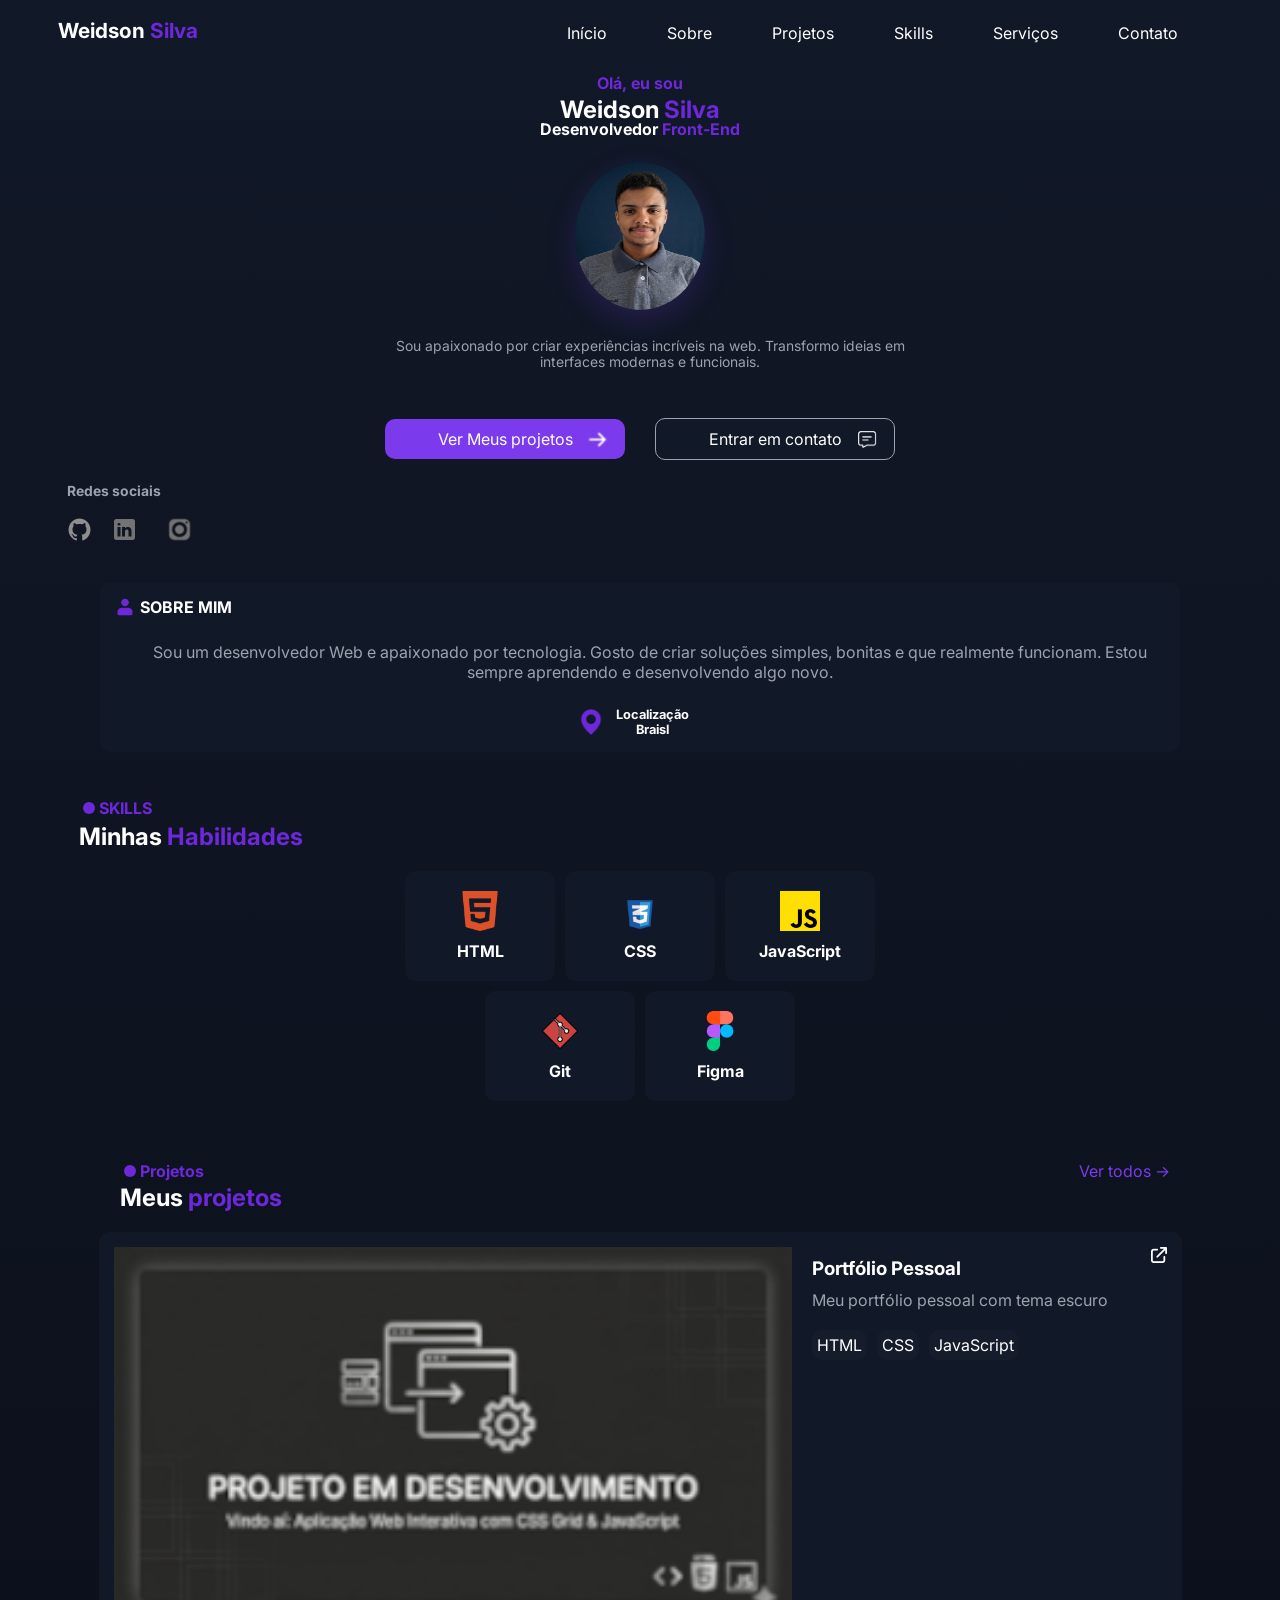
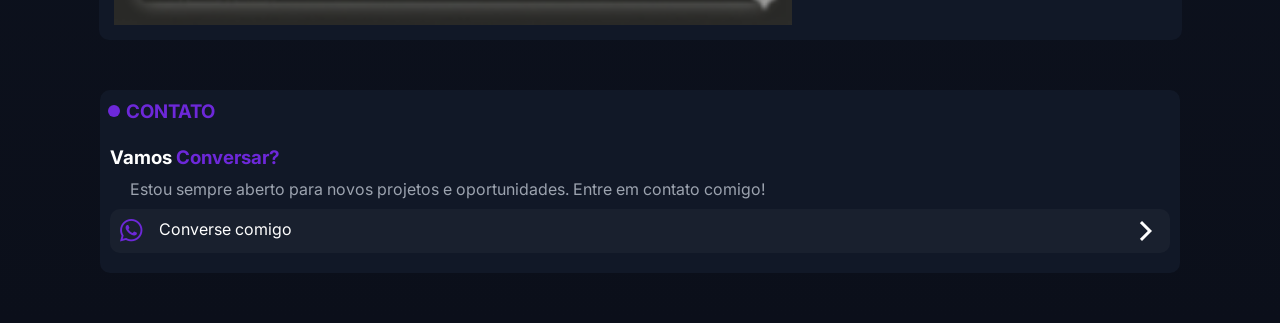
==== index.html @ 261c83bb "feat: telas feitas para demais dispositivos." ====
<!DOCTYPE html>
<html lang="pt-BR">

<head>
    <meta charset="UTF-8">
    <meta name="viewport" content="width=device-width, initial-scale=1.0">
    <title>Weidson Silva | Desenvolvedor Front-End</title>
    <link rel="stylesheet" href="style.css">
</head>

<body>
    <!--Estruturação do cabeçalho-->
    <header>
        <section class="container-header-do-topo">
            <h1>Weidson <span class="letras-roxo">Silva</span></h1>

            <button type="button">
                <div></div>
                <div></div>
                <div></div>
            </button>

            <nav>
                <ul>
                    <li><a href="#">Início</a></li>
                    <li><a href="#">Sobre</a></li>
                    <li><a href="#">Projetos</a></li>
                    <li><a href="#">Skills</a></li>
                    <li><a href="#">Serviços</a></li>
                    <li><a href="#">Contato</a></li>
                </ul>
            </nav>
        </section>

        <section class="container-header-introducao">
            <h1>
                <span class="letras-roxo">Olá, eu sou</span><br>
                Weidson <span class="letras-roxo">Silva</span><br>
                <span>Desenvolvedor <span class="letras-roxo">Front-End</span></span>
            </h1>
            <div class="div"><img src="imagens/foto-mobile.png" alt="Imagem do desenvolvedor" class="primeira-imagem-header"></div>
            <p>Sou apaixonado por criar experiências incríveis na web. Transformo ideias em interfaces modernas e funcionais.</p>

            <div class="botoes">
                <a href="#">Ver Meus projetos</a>
                <a href="#">Entrar em contato</a>
            </div>

            <article class="redes-sociais">
                <h2>Redes sociais</h2>
                <div>
                    <img src="imagens/logo-github.png" alt="Logo do github.">
                    <img src="imagens/logo-linkedln.png" alt="Logo do linkedln">
                    <img src="imagens/logo-instagram.png" alt="Logo do instagram">
                </div>
            </article>

        </section>
    </header>

    <!--Estruturação do conteúdo principal-->
    <main>
        <section>
            <article class="container-main-sobre-mim">
                <h2 class="letras-roxo"> SOBRE MIM</h2>
                <p>Sou um desenvolvedor Web e apaixonado por tecnologia. Gosto de criar soluções simples, bonitas e que
                    realmente funcionam. Estou sempre aprendendo e desenvolvendo algo novo.</p>
                <div>
                    <p>Localização<br> Braisl</p>
                </div>
            </article>
        </section>

        <section>
            <article class="container-main-skills">
                <span id="letra-menor" class="letras-roxo"><span class="ponto"></span>SKILLS</span>
                <h2>
                    Minhas <span class="letras-roxo">Habilidades</span></h2>
                <div class="logo-das-skills">
                    <div>
                        <img src="imagens/html5.png" alt="logo HTML">
                        <h4>HTML</h4>
                    </div>
                    <div>
                        <img src="imagens/css3.png" alt="logo CSS">
                        <h4>CSS</h4>
                    </div>
                    <div>
                        <img src="imagens/js.png" alt="logo JavaScript">
                        <h4>JavaScript</h4>
                    </div>
                    <div>
                        <img src="imagens/git.png" alt="logo Git">
                        <h4>Git</h4>
                    </div>
                    <div>
                        <img src="imagens/figma.png" alt="logo Figma">
                        <h4>Figma</h4>
                    </div>
                </div>
            </article>
        </section>

        <section class="tamanho-main-projetos">
           <div class="container-main-projetos">
               <span class="letras-roxo"><span class="ponto"></span>Projetos</span>
               <h2 class="letras-roxo">
               <span class="letras-brancas">Meus</span> projetos</h2>
               <a href="#" class="letras-roxo" id="ver-todos">Ver todos -></a>
           </div>

            <article class="project-card">
                <div class="project-info">
                    <img src="imagens/imagens.png" alt="Imagem do projeto">
                    <div>
                        <h3>Portfólio Pessoal</h3>
                        <p>Meu portfólio pessoal com tema escuro</p>
                        <div class="techs">
                            <span>HTML</span>
                            <span>CSS</span>
                            <span>JavaScript</span>
                        </div>
                    </div>
                    <p class="link-projeto"><a href="#"><img src="imagens/link-externo.png" alt="link externo"></a></p>

                </div>

                <div class="progressao-de-projetos">
                    <span></span>
                    <span></span>
                    <span></span>
                </div>
            </article>
        </section>

        <section class="container-sugestao-contato">
            <article class="sugestao-contato">
                <h3 class="letras-roxo"><span class="ponto" id="ponto-sugestao"></span> CONTATO<br><br>
                <span class="letras-brancas">Vamos</span> Conversar?</h3>
                <p class="texto-contato-cinza">Estou sempre aberto para novos projetos e oportunidades. Entre em contato comigo!
                </p>
                <p class="alinhamento-link-contato"><img src="imagens/whatsapp.png" alt="ícone do whatsapp"><a href="#">Converse comigo</a></p>
            </article>
        </section>

        <section>
            <article class="navegation-bar">
                <div></div>
                <div></div>
                <div></div>
                <div></div>
                <div></div>
            </article>
        </section>
    </main>
    <script src="interatividade.js"></script>
</body>

</html>
---- style.css ----
@import url('https://fonts.googleapis.com/css2?family=Inter:ital,opsz,wght@0,14..32,100..900;1,14..32,100..900&family=Poppins:ital,wght@0,100;0,200;0,300;0,400;0,500;0,600;0,700;0,800;0,900;1,100;1,200;1,300;1,400;1,500;1,600;1,700;1,800;1,900&display=swap');

*{
    padding: 0;
    margin: 0;
    font-family: "Inter", "Poppins", sans-serif;
    box-sizing: border-box;
}

:root{
    --bg-primary: #0b0f1a;
    --bg-secondary: #111827;
    --primary: #7c3aed;
    --primary-dark: #6d28d9;
    --seconday: #4f46e5;
    --gradient: linear-gradient(135deg, #7c3aed, #4f46e5);
    --text-primary: #ffffff;
    --text-secondary: #9ca3af;
    --card-bg: #111827;
    --border: rgba(255, 255, 255, 0.05);
    --shadow: 0 10px 30px rgba(124, 58, 237, 0.2); 
}

/*Configuração do css do body*/
body , html{
    background: linear-gradient(to bottom, var(--bg-secondary), var(--bg-primary));
    width: 100%;
    min-height: 100vh;
    margin: 0;
    padding: 0;
    overflow-x: hidden;
    display: flex;
    flex-direction: column;
    align-items: center; /* Isso centraliza as sections horizontalmente */
}

/* AJUSTE NOS CONTAINERS: Garante que eles não fiquem colados na esquerda em telas grandes */
header, main {
    width: 100%;
    max-width: 1200px;
    display: flex;
    flex-direction: column;
    align-items: center;
}

/*Configuração do css da primeira section do header(topo)*/
.container-header-do-topo{
    display: flex;
    justify-content: space-between;
    padding: 13px;
    width: 100%; /* Ocupa a largura do header */
}

.container-header-do-topo h1{
    color: var(--text-primary);
    font-size: 1.3rem;
    padding: 5px;
    text-align: center;
}

.letras-roxo{
    color: var(--primary-dark);
}

.container-header-do-topo button{
    background-color: rgba(128, 128, 128, 0.075);
    padding: 7px;
    border-radius: 50%;
    border: none;
    position: relative;
    top: 4px;
    right: 20px;
    z-index: 1000;
    transition: transform 0.3s ease-in-out;
}

/*Interatividade com o javascript
=================================*/

.container-header-do-topo nav.active {
    display: block; 
    transform: translateX(0); 
}

.container-header-do-topo button.active {
    transform: translateX(-115px);
}

.container-header-do-topo div{
    background-color: var(--text-primary);
    width: 17px;
    height: 2.1px;
    margin: 4px;
}
.container-header-do-topo nav{
    display: hidden;
    position: fixed;
    top: 4;
    right: 0;
    width: 140px;
    transform: translateX(100%);
    transition: transform 0.3s ease-in-out;
    background-color: rgba(128, 128, 128, 0.075);
    border-radius: 10px;
}

ul{
    list-style: none;
}

li a{
    display: block;
    text-align: center;
    padding: 10px 30px;
}

.container-header-do-topo a{
    text-decoration: none;
    color: var(--text-primary);
}

.container-header-do-topo a:hover{
    text-decoration: underline;
    -webkit-tap-highlight-color: transparent;
}

.container-header-do-topo li:hover{
    background-color: var(--bg-secondary);
}


/*Configuração do css da segunda section do header(introdução)*/
.container-header-introducao{
    display: grid;
    grid-template-columns: 1fr;
    gap: 8px;
    padding: 0 10px;
    text-align: center;
    justify-items: center; /* Centraliza o conteúdo do grid */
}

.container-header-introducao h1 {
    color: var(--text-primary);
}

.container-header-introducao > h1 > span:nth-child(1), .container-header-introducao > h1 > span:nth-child(5){
    font-size: 1rem;
}

.container-header-introducao > h1 > span:nth-child(5){
    position: relative;
    top: -12px;
}

.container-header-introducao .div{
    width: 100%;
    height: auto;
}
.container-header-introducao .primeira-imagem-header{
    width: 130px;
    height: 148px;
    margin: 1px;
    border-radius: 50%;
    box-shadow: var(--shadow);
}

.container-header-introducao p{
    color: var(--text-secondary);
    margin-bottom: 10px;
    font-size: 0.87rem;
}

.botoes{
    display: flex;
    flex-direction: column;
    align-items: center;
    gap: 3px;
}
.container-header-introducao a:nth-child(1){
    background: url(imagens/seta.png) no-repeat right  15px center / 25px; 
    background-color: var(--primary);
    color: var(--text-primary);
    text-align: center;
    width: 240px;
    padding: 10px 40px;
    border-radius: 10px;
    border: none;
    text-decoration: none;
    -webkit-tap-highlight-color: transparent;
}

.container-header-introducao a:nth-child(2){
    background: url(imagens/mensagens.png) no-repeat right 15px center / 25px;
    background-color: var(--bg-secondary);
    color: var(--text-primary);
    text-align: center;
    width: 240px;
    padding: 10px 40px;
    margin: 10px 0 15px 0;
    border-radius: 10px;
    border: 0.5px solid var(--text-secondary);
    text-decoration: none;
    -webkit-tap-highlight-color: transparent;
}

.container-header-introducao a:nth-child(1):hover{
    background-color: var(--bg-secondary);
}

.container-header-introducao a:nth-child(2):hover{
    background-color: var(--primary);
}


.container-header-introducao .redes-sociais{
    display: grid;
    grid-template-columns: repeat(3, 1fr);
    width: 98%;
    gap: 8px;
    margin-left: 10px;
}

.container-header-introducao .redes-sociais h2{
    grid-column: 1/-1;
    justify-self: start;
    color: var(--text-secondary);
    font-size: 0.87rem;
    font-weight: bold;
}

.container-header-introducao .redes-sociais div {
    display: flex;
    gap: 20px;
    align-items: center;
    margin-bottom: 10px;
}

.container-header-introducao .redes-sociais div img{
    width: 25px;
    height: 25px;
}

.container-header-introducao .redes-sociais div img:nth-child(3){
    width: 45px;
    height: 45px;
}

/*Configuração da primeira section do main(sobre mim)*/
.container-main-sobre-mim{
    display: flex;
    flex-direction: column;
    gap: 20px;
    width: 90%;
    height: auto;
    background-color: var(--card-bg);
    margin: 20px auto; /* Centralizado com margin auto */
    padding: 15px;
    border-radius: 10px;
}

.container-main-sobre-mim h2{
    background: url(imagens/pessoa\ \(1\).png) no-repeat left / 20px;
    font-size: 1rem;
    font-weight: bold;
    padding: 0 0 0 25px;
    color: var(--text-primary);
}

.container-main-sobre-mim p{
    color: var(--text-secondary);
    text-align: center;
    padding: 5px;
}

.container-main-sobre-mim div{
    display: flex;
    justify-content: center;
}

.container-main-sobre-mim div p{
    background: url(imagens/pin\ \(1\).png) no-repeat left / 30px;
    color: var(--text-primary);
    text-align: center;
    font-size: 0.8rem;
    font-weight: bold;
    padding: 0 40px;
    margin-left: 25px;
}

/*Configuração do css para a segunda section do main(skills)*/
.container-main-skills{
    display: flex;
    flex-direction: column;
    gap: 20px;
    width: 90%; /* Ajustado para bater com o sobre-mim */
    height: auto;
    margin: 10px auto;
}

.ponto{
    display: inline-block;
    background-color: var(--primary-dark);
    width: 12px;
    height: 12px;
    border-radius: 50%;
    position: relative;
    left: -4px;
}

#letra-menor{
    position: relative;
    top: 16px;
    left: 23px;
    font-size: 1rem;
    font-weight: bold;
}

.container-main-skills h2{
    color: var(--text-primary);
    margin-left: 15px;
}

.container-main-skills .logo-das-skills {
  display: flex;
  justify-content: center;
  flex-wrap: wrap;
  gap: 10px;
  width: auto;
}

.container-main-skills .logo-das-skills div {
  display: flex;
  flex-direction: column;
  align-items: center;
  gap: 10px;
  border-radius: 10px;
  background-color: var(--card-bg);
  color: var(--text-primary);
  flex: 1 1 120px;
  max-width: 150px;
  height: 110px;
  padding: 20px;
}

.logo-das-skills div img{
    width: 40px;
    height: 40px;
}

/*Configuração do css para a terceira section do main (projetos) */
.tamanho-main-projetos{
        width: 95%;
    }

.container-main-projetos{
    display: grid;
    grid-template-columns: 1fr 0.fr; /* Dividi igual para facilitar o alinhamento */
    width: 93%;
    margin: 30px auto 0 auto;
    padding-top: 20px;
}

#ver-todos{
    grid-column: 2/3;
    grid-row: 1/ -1;
    justify-self: end;
    text-decoration: none;
    color: var(--primary); /* Mantive a cor do seu tema */
    -webkit-tap-highlight-color: transparent;
}

#ver-todos:hover{
    text-decoration: underline;
}

#ver-todos:visited{
    color: #5c21bb;
}

.container-main-projetos > span:nth-child(1){
    grid-column: 1 / -1; /* Força o span a ficar no topo */
    position: relative;
    left: 18px;
    padding-bottom: 2px;
    font-size: 1rem;
    font-weight: bold;
}

.container-main-projetos h2{
    grid-column: 1 / -1; /* Força o título a ficar no topo */
    margin-left: 10px;
    margin-bottom: 20px;
}

.letras-brancas{
    color: var(--text-primary);
}

/* O CARD QUE VOCÊ QUERIA QUE OCUPASSE AS DUAS COLUNAS */
.project-info{
    grid-column: 1 / -1; /* AGORA ELE OCUPA TUDO */
    display: flex;
    flex-direction: column;
    align-items: flex-end;
    height: auto;
    background-color: var(--card-bg);
    padding: 15px;
    border-radius: 10px;
    width: 95%;
    margin-bottom: 10px;
    margin: auto;
}

.project-info h3{
    color: var(--text-primary);
    padding: 10px 0;
}

.project-info p{
    color: var(--text-secondary);
    padding-bottom: 10px;
}

.project-info > img{
    width: 100%;
}

.project-info span{
    background-color: rgba(128, 128, 128, 0.034);
    padding: 5px;
    border-radius: 10px;
    color: var(--text-primary);
}

.techs{
    display: flex;
    flex-flow: row wrap;
    gap: 8px;
    justify-content: start;
}

.link-projeto{
    position: relative;
    top: -24px;
    justify-content: start;
}

/*Configuração do css para a quarta section do main (contato)*/

.container-sugestao-contato{
    width: 90%;
    height: auto;
    background-color: var(--card-bg);
    border-radius: 10px;
    margin: 50px 0;
    padding: 10px;
}

.sugestao-contato{
    display: flex;
    flex-direction: column;
    gap: 10px;
    padding-bottom: 10px;
}

#ponto-sugestao{
    position: relative;
    top: -1px;
    left: -2px;
}
.sugestao-contato .texto-contato-cinza{
    color: var(--text-secondary);
}

.alinhamento-link-contato{
    display: flex;
    gap: 15px;
    background: url(imagens/avancar.png) no-repeat right 12px center;
    background-color: rgba(128, 128, 128, 0.075);
    width: 100%;
    margin-top: 15px;
    padding: 10px;
    border-radius: 10px;
    margin: auto;
}

.alinhamento-link-contato:hover{
    background-color: var(--text-secondary);
}
.sugestao-contato a{
    color: var(--text-primary);
    text-decoration: none;
}


/*Pequeno ajuste em telas mobile 412px*/

@media (min-width: 412px){
    .project-info{
        align-items: start;
    }

    .link-projeto{
        align-self: end;
    }
}

@media (min-width: 768px){
    /*Configuração do header para tablets*/
    .container-header-introducao p{
        padding: 20px 140px 0;
    }

    .botoes{
        flex-direction: row;
        gap: 30px;
    }

    .botoes a:nth-child(2){
        margin-top: 15px;
    }

    /*Configuração do css container skills para tablet*/
    .container-main-skills{
        width: 90vw;
        align-items: center;
    }

    .ponto, #letra-menor, .container-main-skills > h2{
        align-self: start;
    }

    /*Configuração do css container projetos para tablet*/
    .project-info{
        grid-column: 1 / -1; /* AGORA ELE OCUPA TUDO */
    display: grid;
    grid-template-columns: 2fr 1fr 0.1fr;
    justify-items: start;
    height: auto;
    background-color: var(--card-bg);
    padding: 15px;
    border-radius: 10px;
    width: 95%;
    margin-bottom: 20px;
    margin: auto;
    }
    .techs{
        margin-top: 10px;
        gap: 10px;
    }
    .link-projeto{
        position: static;
        align-self: start;
    }

    .project-info h3, p, .techs{
        margin-left: 20px;
    }
}

@media (min-width: 1024px){
    .container-header-do-topo button{
        display: none;
    }

    .container-header-do-topo nav{
        display: flex;
        position: static;
        transform: translateX(0);
        background-color: transparent;
        margin-right: 550px;
    }

    .container-header-do-topo ul{
        display: flex;
        flex-direction: row;
    }

    .container-header-introducao p{
        padding: 15px 300px;
    }

}
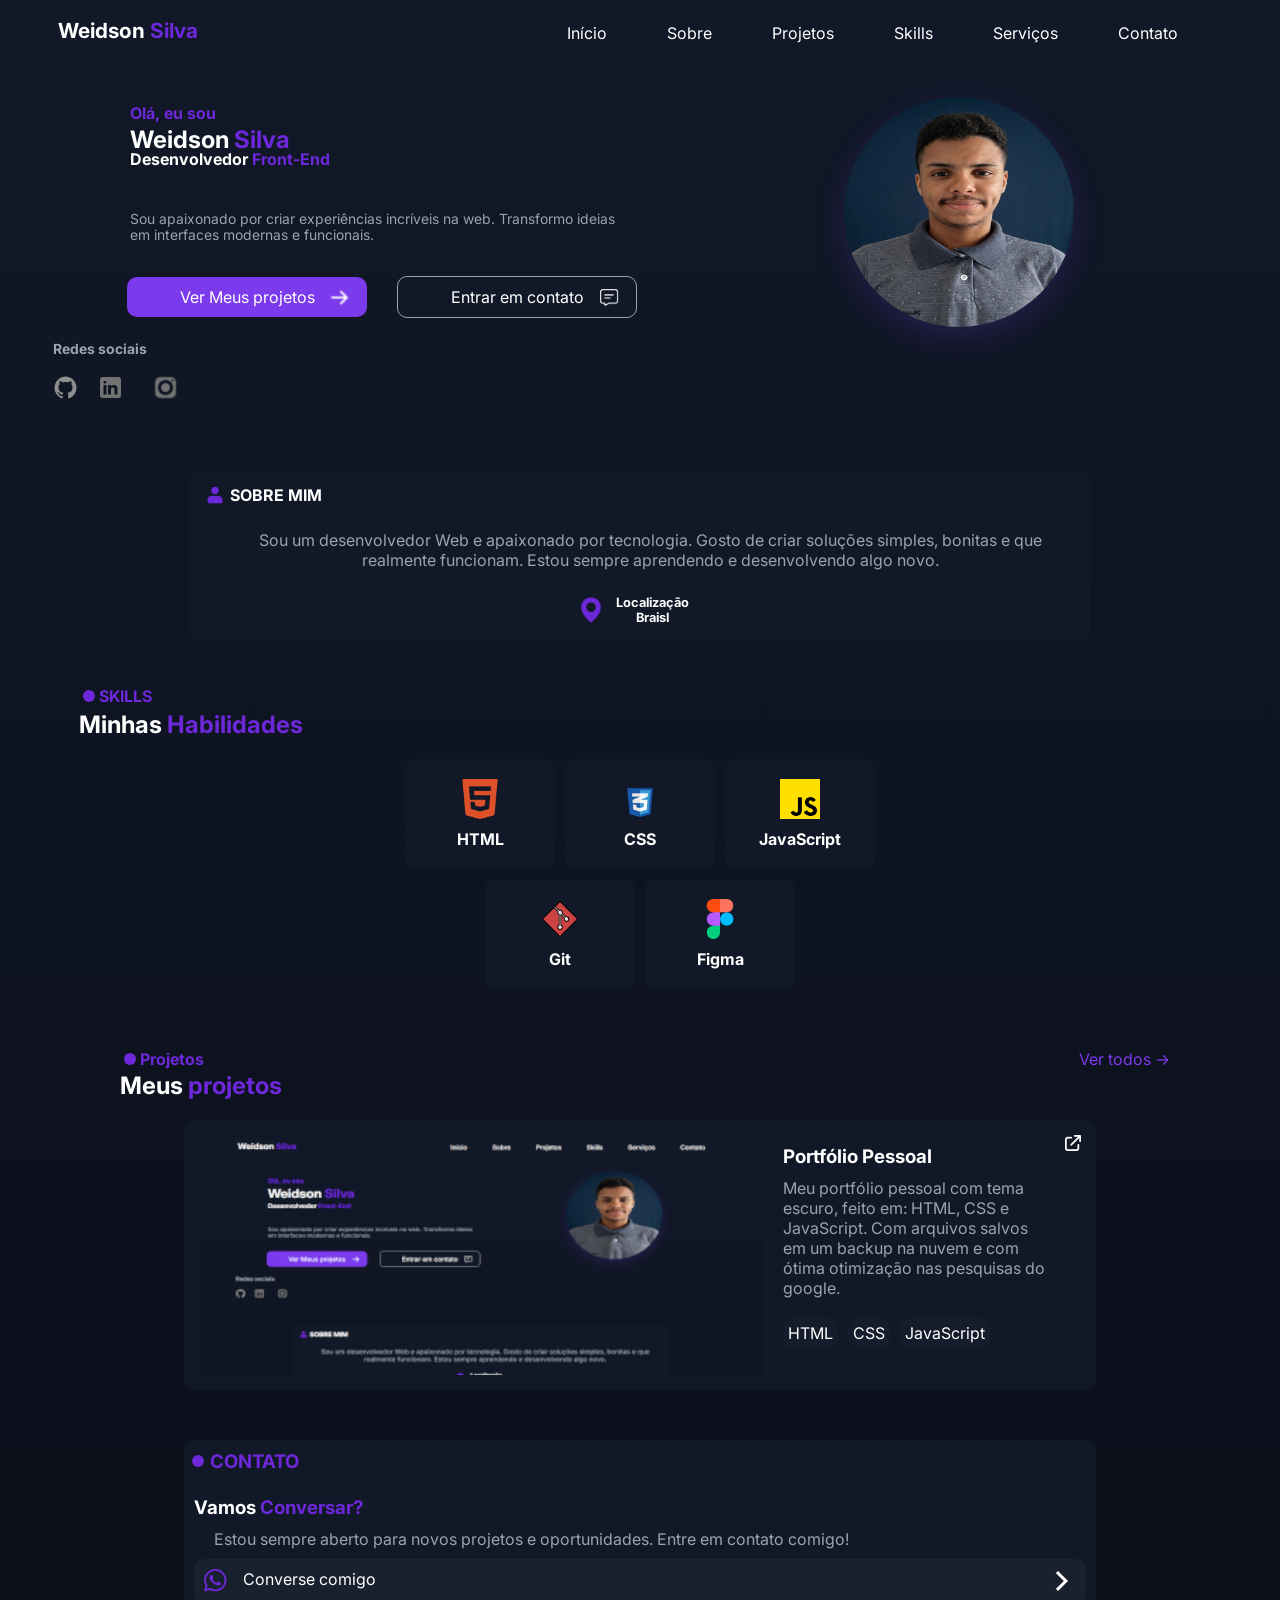
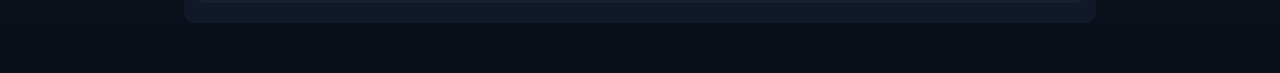
==== commit 71b82013: "feat: atualização de imagem na aba projetos e adição de link." ====
--- a/index.html
+++ b/index.html
@@ -111,17 +111,17 @@
 
             <article class="project-card">
                 <div class="project-info">
-                    <img src="imagens/imagens.png" alt="Imagem do projeto">
+                    <img src="imagens/imagem-do-primeiro-projeto.png" alt="Imagem do projeto">
                     <div>
                         <h3>Portfólio Pessoal</h3>
-                        <p>Meu portfólio pessoal com tema escuro</p>
+                        <p>Meu portfólio pessoal com tema escuro, feito em: HTML, CSS e JavaScript. Com arquivos salvos em um backup na nuvem e com ótima otimização nas pesquisas do google.</p>
                         <div class="techs">
                             <span>HTML</span>
                             <span>CSS</span>
                             <span>JavaScript</span>
                         </div>
                     </div>
-                    <p class="link-projeto"><a href="#"><img src="imagens/link-externo.png" alt="link externo"></a></p>
+                    <p class="link-projeto"><a href="https://weidson21.github.io/portifolio-weidson/" target="_blank"><img src="imagens/link-externo.png" alt="link externo"></a></p>
 
                 </div>
 
--- a/style.css
+++ b/style.css
@@ -157,8 +157,8 @@
     height: auto;
 }
 .container-header-introducao .primeira-imagem-header{
-    width: 130px;
-    height: 148px;
+    width: 160px;
+    height: 160px;
     margin: 1px;
     border-radius: 50%;
     box-shadow: var(--shadow);
@@ -556,6 +556,18 @@
     .project-info h3, p, .techs{
         margin-left: 20px;
     }
+
+    .project-info{
+        width: 90%;
+    }
+    .project-info > img{
+        height: 240px;
+    }
+
+    .container-sugestao-contato{
+        width: 85%;
+    }
+
 }
 
 @media (min-width: 1024px){
@@ -576,8 +588,72 @@
         flex-direction: row;
     }
 
+    .container-header-introducao{
+        padding: 30px 0;
+        grid-template-columns: 2fr 1fr;
+        align-items: center;
+        text-align: left;
+    }
+
+    /* IMAGEM NA DIREITA */
+    .container-header-introducao .div{
+        grid-column: 2;
+        grid-row: 1 / 5;
+        justify-self: end;
+        align-self: flex-start;
+    }
+    .container-header-introducao .div > img{
+        width: 230px;
+        height: 230px;
+    }
+
+    /* TEXTO NA ESQUERDA */
+    .container-header-introducao h1{
+        justify-self: start;
+        margin-left: 90px;
+    }
+
     .container-header-introducao p{
-        padding: 15px 300px;
-    }
-
+        position: relative;
+        left: -70px;
+        justify-self: center;
+    }
+
+    .container-header-introducao h1,
+    .container-header-introducao p,
+    .container-header-introducao .botoes,
+    .container-header-introducao .redes-sociais{
+        grid-column: 1;
+    }
+
+    /* AJUSTE DA IMAGEM */
+    .container-header-introducao .primeira-imagem-header{
+        width: 250px;
+        height: auto;
+    }
+
+    .botoes{
+        justify-self: center;
+    }
+
+    .container-main-sobre-mim{
+        width: 75%;
+    }
+
+    .project-info{
+        width: 80%;
+    }
+    .project-info > img{
+        height: 240px;
+    }
+
+    .container-sugestao-contato{
+        width: 76%;
+    }
+}
+
+@media (min-width: 1280px){
+    .botoes{
+        margin-right: 110px;
+    }
 }
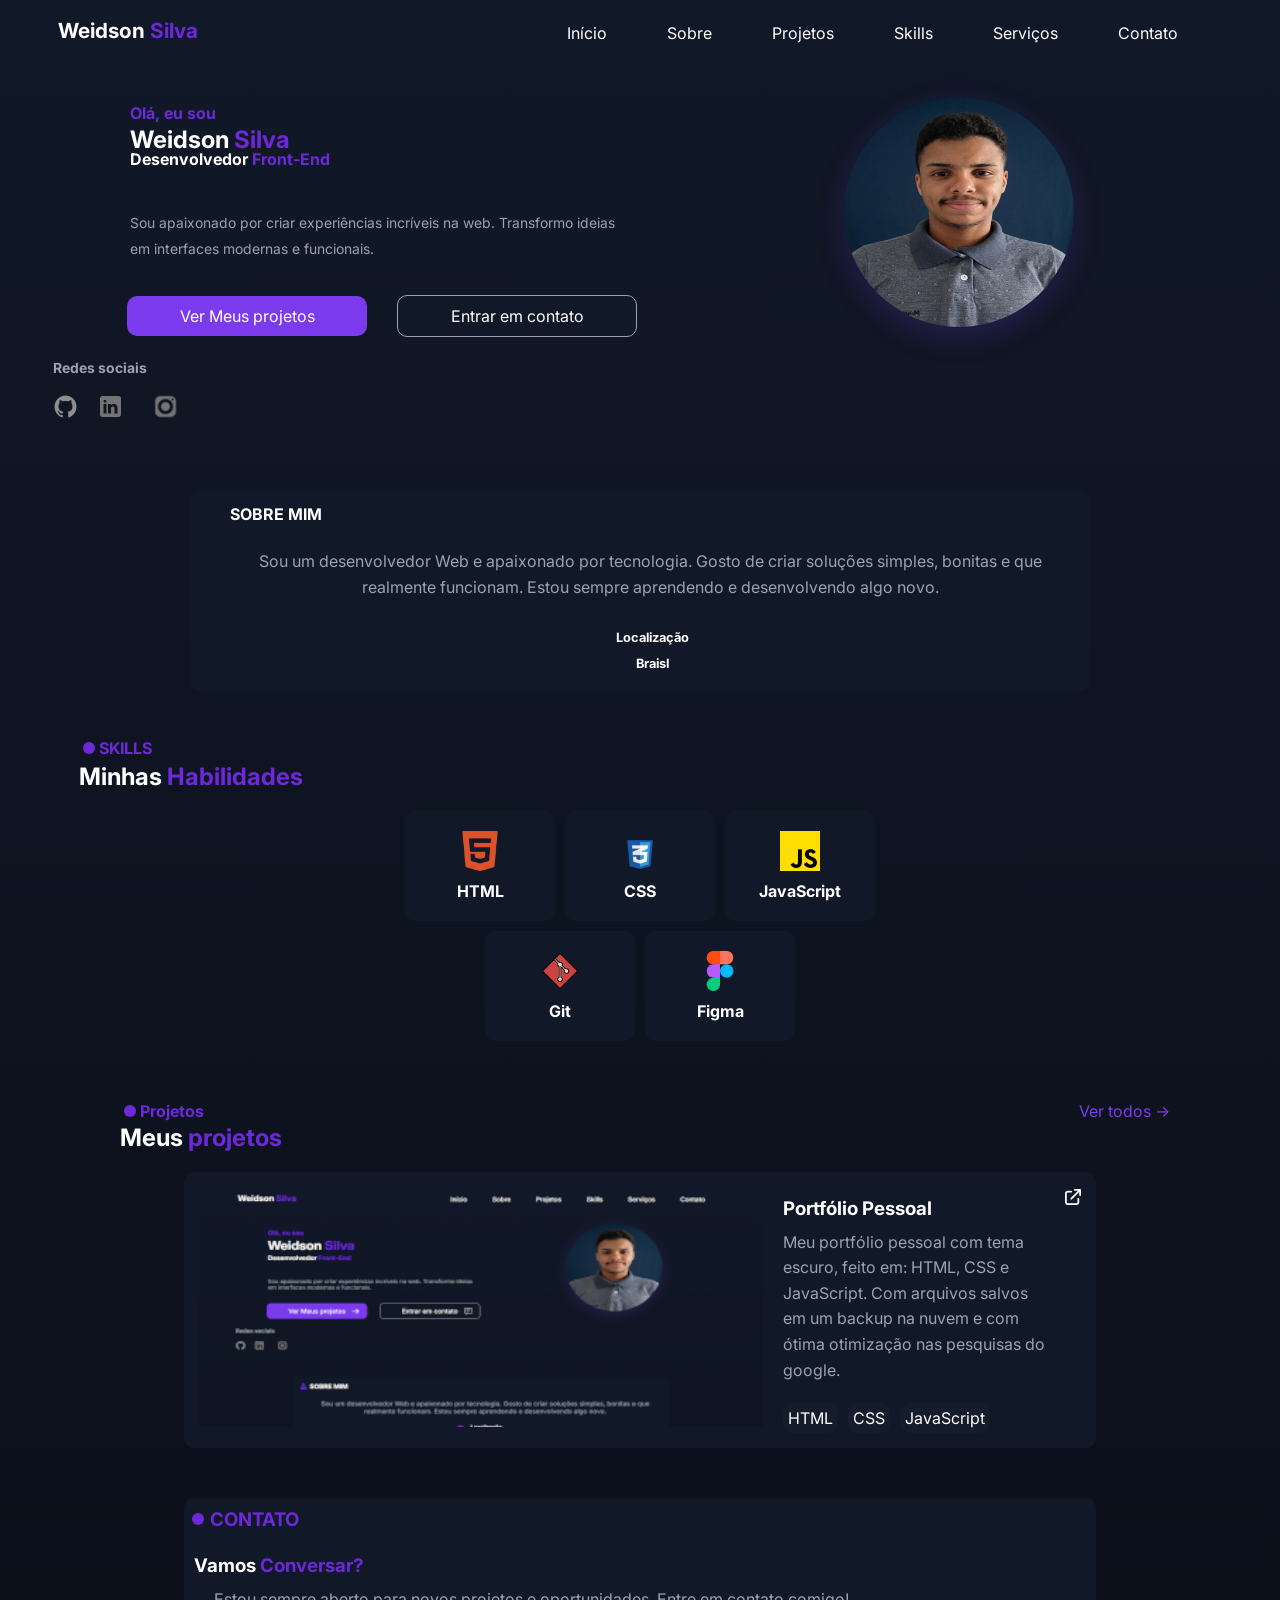
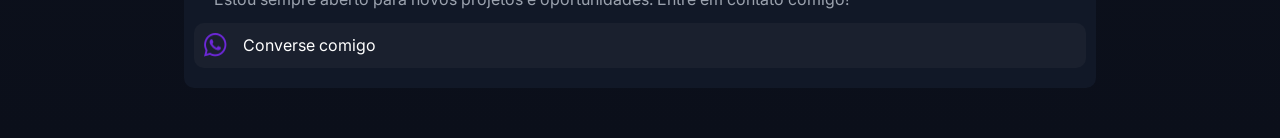
==== commit 50252f03: "feat: página sobre e e css." ====
--- a/index.html
+++ b/index.html
@@ -5,7 +5,7 @@
     <meta charset="UTF-8">
     <meta name="viewport" content="width=device-width, initial-scale=1.0">
     <title>Weidson Silva | Desenvolvedor Front-End</title>
-    <link rel="stylesheet" href="style.css">
+    <link rel="stylesheet" href="estilos/style.css">
 </head>
 
 <body>
@@ -22,8 +22,8 @@
 
             <nav>
                 <ul>
-                    <li><a href="#">Início</a></li>
-                    <li><a href="#">Sobre</a></li>
+                    <li><a href="index.html">Início</a></li>
+                    <li><a href="paginas/sobre.html">Sobre</a></li>
                     <li><a href="#">Projetos</a></li>
                     <li><a href="#">Skills</a></li>
                     <li><a href="#">Serviços</a></li>
--- a/estilos/style.css
+++ b/estilos/style.css
@@ -0,0 +1,666 @@
+@import url('https://fonts.googleapis.com/css2?family=Inter:ital,opsz,wght@0,14..32,100..900;1,14..32,100..900&family=Poppins:ital,wght@0,100;0,200;0,300;0,400;0,500;0,600;0,700;0,800;0,900;1,100;1,200;1,300;1,400;1,500;1,600;1,700;1,800;1,900&display=swap');
+
+*{
+    padding: 0;
+    margin: 0;
+    font-family: "Inter", "Poppins", sans-serif;
+    box-sizing: border-box;
+}
+
+:root{
+    --bg-primary: #0b0f1a;
+    --bg-secondary: #111827;
+    --primary: #7c3aed;
+    --primary-dark: #6d28d9;
+    --seconday: #4f46e5;
+    --gradient: linear-gradient(135deg, #7c3aed, #4f46e5);
+    --text-primary: #ffffff;
+    --text-secondary: #9ca3af;
+    --card-bg: #111827;
+    --border: rgba(255, 255, 255, 0.05);
+    --shadow: 0 10px 30px rgba(124, 58, 237, 0.2); 
+}
+
+/*Configuração do css do body*/
+body , html{
+    background: linear-gradient(to bottom, var(--bg-secondary), var(--bg-primary));
+    width: 100%;
+    min-height: 100vh;
+    margin: 0;
+    padding: 0;
+    overflow-x: hidden;
+    display: flex;
+    flex-direction: column;
+    align-items: center; /* Isso centraliza as sections horizontalmente */
+}
+
+html{
+    scroll-behavior: smooth;
+}
+
+p{
+    line-height: 1.6rem;
+}
+/* AJUSTE NOS CONTAINERS: Garante que eles não fiquem colados na esquerda em telas grandes */
+header, main {
+    width: 100%;
+    max-width: 1200px;
+    display: flex;
+    flex-direction: column;
+    align-items: center;
+}
+
+/*Configuração do css da primeira section do header(topo)*/
+.container-header-do-topo{
+    display: flex;
+    justify-content: space-between;
+    padding: 13px;
+    width: 100%; /* Ocupa a largura do header */
+}
+
+.container-header-do-topo h1{
+    color: var(--text-primary);
+    font-size: 1.3rem;
+    padding: 5px;
+    text-align: center;
+}
+
+.letras-roxo{
+    color: var(--primary-dark);
+}
+
+.container-header-do-topo button{
+    background-color: rgba(128, 128, 128, 0.075);
+    padding: 7px;
+    border-radius: 50%;
+    border: none;
+    position: relative;
+    top: 4px;
+    right: 20px;
+    z-index: 1000;
+    transition: transform 0.3s ease-in-out;
+}
+
+/*Interatividade com o javascript
+=================================*/
+
+.container-header-do-topo nav.active {
+    display: block; 
+    transform: translateX(0); 
+}
+
+.container-header-do-topo button.active {
+    transform: translateX(-115px);
+}
+
+.container-header-do-topo div{
+    background-color: var(--text-primary);
+    width: 17px;
+    height: 2.1px;
+    margin: 4px;
+}
+.container-header-do-topo nav{
+    display: hidden;
+    position: fixed;
+    top: 4;
+    right: 0;
+    width: 140px;
+    transform: translateX(100%);
+    transition: transform 0.3s ease-in-out;
+    background-color: rgba(128, 128, 128, 0.075);
+    border-radius: 10px;
+}
+
+ul{
+    list-style: none;
+}
+
+li a{
+    display: block;
+    text-align: center;
+    padding: 10px 30px;
+}
+
+.container-header-do-topo a{
+    text-decoration: none;
+    color: var(--text-primary);
+}
+
+.container-header-do-topo a:hover{
+    text-decoration: underline;
+    -webkit-tap-highlight-color: transparent;
+}
+
+.container-header-do-topo li:hover{
+    background-color: var(--bg-secondary);
+}
+
+
+/*Configuração do css da segunda section do header(introdução)*/
+.container-header-introducao{
+    display: grid;
+    grid-template-columns: 1fr;
+    gap: 8px;
+    padding: 0 10px;
+    text-align: center;
+    justify-items: center; /* Centraliza o conteúdo do grid */
+}
+
+.container-header-introducao h1 {
+    color: var(--text-primary);
+}
+
+.container-header-introducao > h1 > span:nth-child(1), .container-header-introducao > h1 > span:nth-child(5){
+    font-size: 1rem;
+}
+
+.container-header-introducao > h1 > span:nth-child(5){
+    position: relative;
+    top: -12px;
+}
+
+.container-header-introducao .div{
+    width: 100%;
+    height: auto;
+}
+.container-header-introducao .primeira-imagem-header{
+    width: 160px;
+    height: 160px;
+    margin: 1px;
+    border-radius: 50%;
+    box-shadow: var(--shadow);
+}
+
+.container-header-introducao p{
+    color: var(--text-secondary);
+    margin-bottom: 10px;
+    font-size: 0.87rem;
+}
+
+.botoes{
+    display: flex;
+    flex-direction: column;
+    align-items: center;
+    gap: 3px;
+}
+.container-header-introducao a:nth-child(1){
+    background: url(imagens/seta.png) no-repeat right  15px center / 25px; 
+    background-color: var(--primary);
+    color: var(--text-primary);
+    text-align: center;
+    width: 240px;
+    padding: 10px 40px;
+    border-radius: 10px;
+    border: none;
+    text-decoration: none;
+    -webkit-tap-highlight-color: transparent;
+}
+
+.container-header-introducao a:nth-child(2){
+    background: url(imagens/mensagens.png) no-repeat right 15px center / 25px;
+    background-color: var(--bg-secondary);
+    color: var(--text-primary);
+    text-align: center;
+    width: 240px;
+    padding: 10px 40px;
+    margin: 10px 0 15px 0;
+    border-radius: 10px;
+    border: 0.5px solid var(--text-secondary);
+    text-decoration: none;
+    -webkit-tap-highlight-color: transparent;
+}
+
+.container-header-introducao a:nth-child(1):hover{
+    background-color: var(--bg-secondary);
+}
+
+.container-header-introducao a:nth-child(2):hover{
+    background-color: var(--primary);
+}
+
+
+.container-header-introducao .redes-sociais{
+    display: grid;
+    grid-template-columns: repeat(3, 1fr);
+    width: 98%;
+    gap: 8px;
+    margin-left: 10px;
+}
+
+.container-header-introducao .redes-sociais h2{
+    grid-column: 1/-1;
+    justify-self: start;
+    color: var(--text-secondary);
+    font-size: 0.87rem;
+    font-weight: bold;
+}
+
+.container-header-introducao .redes-sociais div {
+    display: flex;
+    gap: 20px;
+    align-items: center;
+    margin-bottom: 10px;
+}
+
+.container-header-introducao .redes-sociais div img{
+    width: 25px;
+    height: 25px;
+}
+
+.container-header-introducao .redes-sociais div img:nth-child(3){
+    width: 45px;
+    height: 45px;
+}
+
+/*Configuração da primeira section do main(sobre mim)*/
+.container-main-sobre-mim{
+    display: flex;
+    flex-direction: column;
+    gap: 20px;
+    width: 90%;
+    height: auto;
+    background-color: var(--card-bg);
+    margin: 20px auto; /* Centralizado com margin auto */
+    padding: 15px;
+    border-radius: 10px;
+}
+
+.container-main-sobre-mim h2{
+    background: url(imagens/pessoa\ \(1\).png) no-repeat left / 20px;
+    font-size: 1rem;
+    font-weight: bold;
+    padding: 0 0 0 25px;
+    color: var(--text-primary);
+}
+
+.container-main-sobre-mim p{
+    color: var(--text-secondary);
+    text-align: center;
+    padding: 5px;
+}
+
+.container-main-sobre-mim div{
+    display: flex;
+    justify-content: center;
+}
+
+.container-main-sobre-mim div p{
+    background: url(imagens/pin\ \(1\).png) no-repeat left / 30px;
+    color: var(--text-primary);
+    text-align: center;
+    font-size: 0.8rem;
+    font-weight: bold;
+    padding: 0 40px;
+    margin-left: 25px;
+}
+
+/*Configuração do css para a segunda section do main(skills)*/
+.container-main-skills{
+    display: flex;
+    flex-direction: column;
+    gap: 20px;
+    width: 90%; /* Ajustado para bater com o sobre-mim */
+    height: auto;
+    margin: 10px auto;
+}
+
+.ponto{
+    display: inline-block;
+    background-color: var(--primary-dark);
+    width: 12px;
+    height: 12px;
+    border-radius: 50%;
+    position: relative;
+    left: -4px;
+}
+
+#letra-menor{
+    position: relative;
+    top: 16px;
+    left: 23px;
+    font-size: 1rem;
+    font-weight: bold;
+}
+
+.container-main-skills h2{
+    color: var(--text-primary);
+    margin-left: 15px;
+}
+
+.container-main-skills .logo-das-skills {
+  display: flex;
+  justify-content: center;
+  flex-wrap: wrap;
+  gap: 10px;
+  width: auto;
+}
+
+.container-main-skills .logo-das-skills div {
+  display: flex;
+  flex-direction: column;
+  align-items: center;
+  gap: 10px;
+  border-radius: 10px;
+  background-color: var(--card-bg);
+  color: var(--text-primary);
+  flex: 1 1 120px;
+  max-width: 150px;
+  height: 110px;
+  padding: 20px;
+}
+
+.logo-das-skills div img{
+    width: 40px;
+    height: 40px;
+}
+
+/*Configuração do css para a terceira section do main (projetos) */
+.tamanho-main-projetos{
+        width: 95%;
+    }
+
+.container-main-projetos{
+    display: grid;
+    grid-template-columns: 1fr 0.fr; /* Dividi igual para facilitar o alinhamento */
+    width: 93%;
+    margin: 30px auto 0 auto;
+    padding-top: 20px;
+}
+
+#ver-todos{
+    grid-column: 2/3;
+    grid-row: 1/ -1;
+    justify-self: end;
+    text-decoration: none;
+    color: var(--primary); /* Mantive a cor do seu tema */
+    -webkit-tap-highlight-color: transparent;
+}
+
+#ver-todos:hover{
+    text-decoration: underline;
+}
+
+#ver-todos:visited{
+    color: #5c21bb;
+}
+
+.container-main-projetos > span:nth-child(1){
+    grid-column: 1 / -1; /* Força o span a ficar no topo */
+    position: relative;
+    left: 18px;
+    padding-bottom: 2px;
+    font-size: 1rem;
+    font-weight: bold;
+}
+
+.container-main-projetos h2{
+    grid-column: 1 / -1; /* Força o título a ficar no topo */
+    margin-left: 10px;
+    margin-bottom: 20px;
+}
+
+.letras-brancas{
+    color: var(--text-primary);
+}
+
+/* O CARD QUE VOCÊ QUERIA QUE OCUPASSE AS DUAS COLUNAS */
+.project-info{
+    grid-column: 1 / -1; /* AGORA ELE OCUPA TUDO */
+    display: flex;
+    flex-direction: column;
+    align-items: flex-end;
+    height: auto;
+    background-color: var(--card-bg);
+    padding: 15px;
+    border-radius: 10px;
+    width: 95%;
+    margin-bottom: 10px;
+    margin: auto;
+}
+
+.project-info h3{
+    color: var(--text-primary);
+    padding: 10px 0;
+}
+
+.project-info p{
+    color: var(--text-secondary);
+    padding-bottom: 10px;
+}
+
+.project-info > img{
+    width: 100%;
+}
+
+.project-info span{
+    background-color: rgba(128, 128, 128, 0.034);
+    padding: 5px;
+    border-radius: 10px;
+    color: var(--text-primary);
+}
+
+.techs{
+    display: flex;
+    flex-flow: row wrap;
+    gap: 8px;
+    justify-content: start;
+}
+
+.link-projeto{
+    position: relative;
+    top: -24px;
+    justify-content: start;
+}
+
+/*Configuração do css para a quarta section do main (contato)*/
+
+.container-sugestao-contato{
+    width: 90%;
+    height: auto;
+    background-color: var(--card-bg);
+    border-radius: 10px;
+    margin: 50px 0;
+    padding: 10px;
+}
+
+.sugestao-contato{
+    display: flex;
+    flex-direction: column;
+    gap: 10px;
+    padding-bottom: 10px;
+}
+
+#ponto-sugestao{
+    position: relative;
+    top: -1px;
+    left: -2px;
+}
+.sugestao-contato .texto-contato-cinza{
+    color: var(--text-secondary);
+}
+
+.alinhamento-link-contato{
+    display: flex;
+    gap: 15px;
+    background: url(imagens/avancar.png) no-repeat right 12px center;
+    background-color: rgba(128, 128, 128, 0.075);
+    width: 100%;
+    margin-top: 15px;
+    padding: 10px;
+    border-radius: 10px;
+    margin: auto;
+}
+
+.alinhamento-link-contato:hover{
+    background-color: var(--text-secondary);
+}
+.sugestao-contato a{
+    color: var(--text-primary);
+    text-decoration: none;
+}
+
+
+/*Pequeno ajuste em telas mobile 412px*/
+
+@media (min-width: 412px){
+    .project-info{
+        align-items: start;
+    }
+
+    .link-projeto{
+        align-self: end;
+    }
+}
+
+@media (min-width: 768px){
+    /*Configuração do header para tablets*/
+    .container-header-introducao p{
+        padding: 20px 140px 0;
+    }
+
+    .botoes{
+        flex-direction: row;
+        gap: 30px;
+    }
+
+    .botoes a:nth-child(2){
+        margin-top: 15px;
+    }
+
+    /*Configuração do css container skills para tablet*/
+    .container-main-skills{
+        width: 90vw;
+        align-items: center;
+    }
+
+    .ponto, #letra-menor, .container-main-skills > h2{
+        align-self: start;
+    }
+
+    /*Configuração do css container projetos para tablet*/
+    .project-info{
+        grid-column: 1 / -1; /* AGORA ELE OCUPA TUDO */
+    display: grid;
+    grid-template-columns: 2fr 1fr 0.1fr;
+    justify-items: start;
+    height: auto;
+    background-color: var(--card-bg);
+    padding: 15px;
+    border-radius: 10px;
+    width: 95%;
+    margin-bottom: 20px;
+    margin: auto;
+    }
+    .techs{
+        margin-top: 10px;
+        gap: 10px;
+    }
+    .link-projeto{
+        position: static;
+        align-self: start;
+    }
+
+    .project-info h3, p, .techs{
+        margin-left: 20px;
+    }
+
+    .project-info{
+        width: 90%;
+    }
+    .project-info > img{
+        height: 240px;
+    }
+
+    .container-sugestao-contato{
+        width: 85%;
+    }
+
+}
+
+@media (min-width: 1024px){
+    .container-header-do-topo button{
+        display: none;
+    }
+
+    .container-header-do-topo nav{
+        display: flex;
+        position: static;
+        transform: translateX(0);
+        background-color: transparent;
+        margin-right: 550px;
+    }
+
+    .container-header-do-topo ul{
+        display: flex;
+        flex-direction: row;
+    }
+
+    .container-header-introducao{
+        padding: 30px 0;
+        grid-template-columns: 2fr 1fr;
+        align-items: center;
+        text-align: left;
+    }
+
+    /* IMAGEM NA DIREITA */
+    .container-header-introducao .div{
+        grid-column: 2;
+        grid-row: 1 / 5;
+        justify-self: end;
+        align-self: flex-start;
+    }
+    .container-header-introducao .div > img{
+        width: 230px;
+        height: 230px;
+    }
+
+    /* TEXTO NA ESQUERDA */
+    .container-header-introducao h1{
+        justify-self: start;
+        margin-left: 90px;
+    }
+
+    .container-header-introducao p{
+        position: relative;
+        left: -70px;
+        justify-self: center;
+    }
+
+    .container-header-introducao h1,
+    .container-header-introducao p,
+    .container-header-introducao .botoes,
+    .container-header-introducao .redes-sociais{
+        grid-column: 1;
+    }
+
+    /* AJUSTE DA IMAGEM */
+    .container-header-introducao .primeira-imagem-header{
+        width: 250px;
+        height: auto;
+    }
+
+    .botoes{
+        justify-self: center;
+    }
+
+    .container-main-sobre-mim{
+        width: 75%;
+    }
+
+    .project-info{
+        width: 80%;
+    }
+    .project-info > img{
+        height: 240px;
+    }
+
+    .container-sugestao-contato{
+        width: 76%;
+    }
+}
+
+@media (min-width: 1280px){
+    .botoes{
+        margin-right: 110px;
+    }
+}
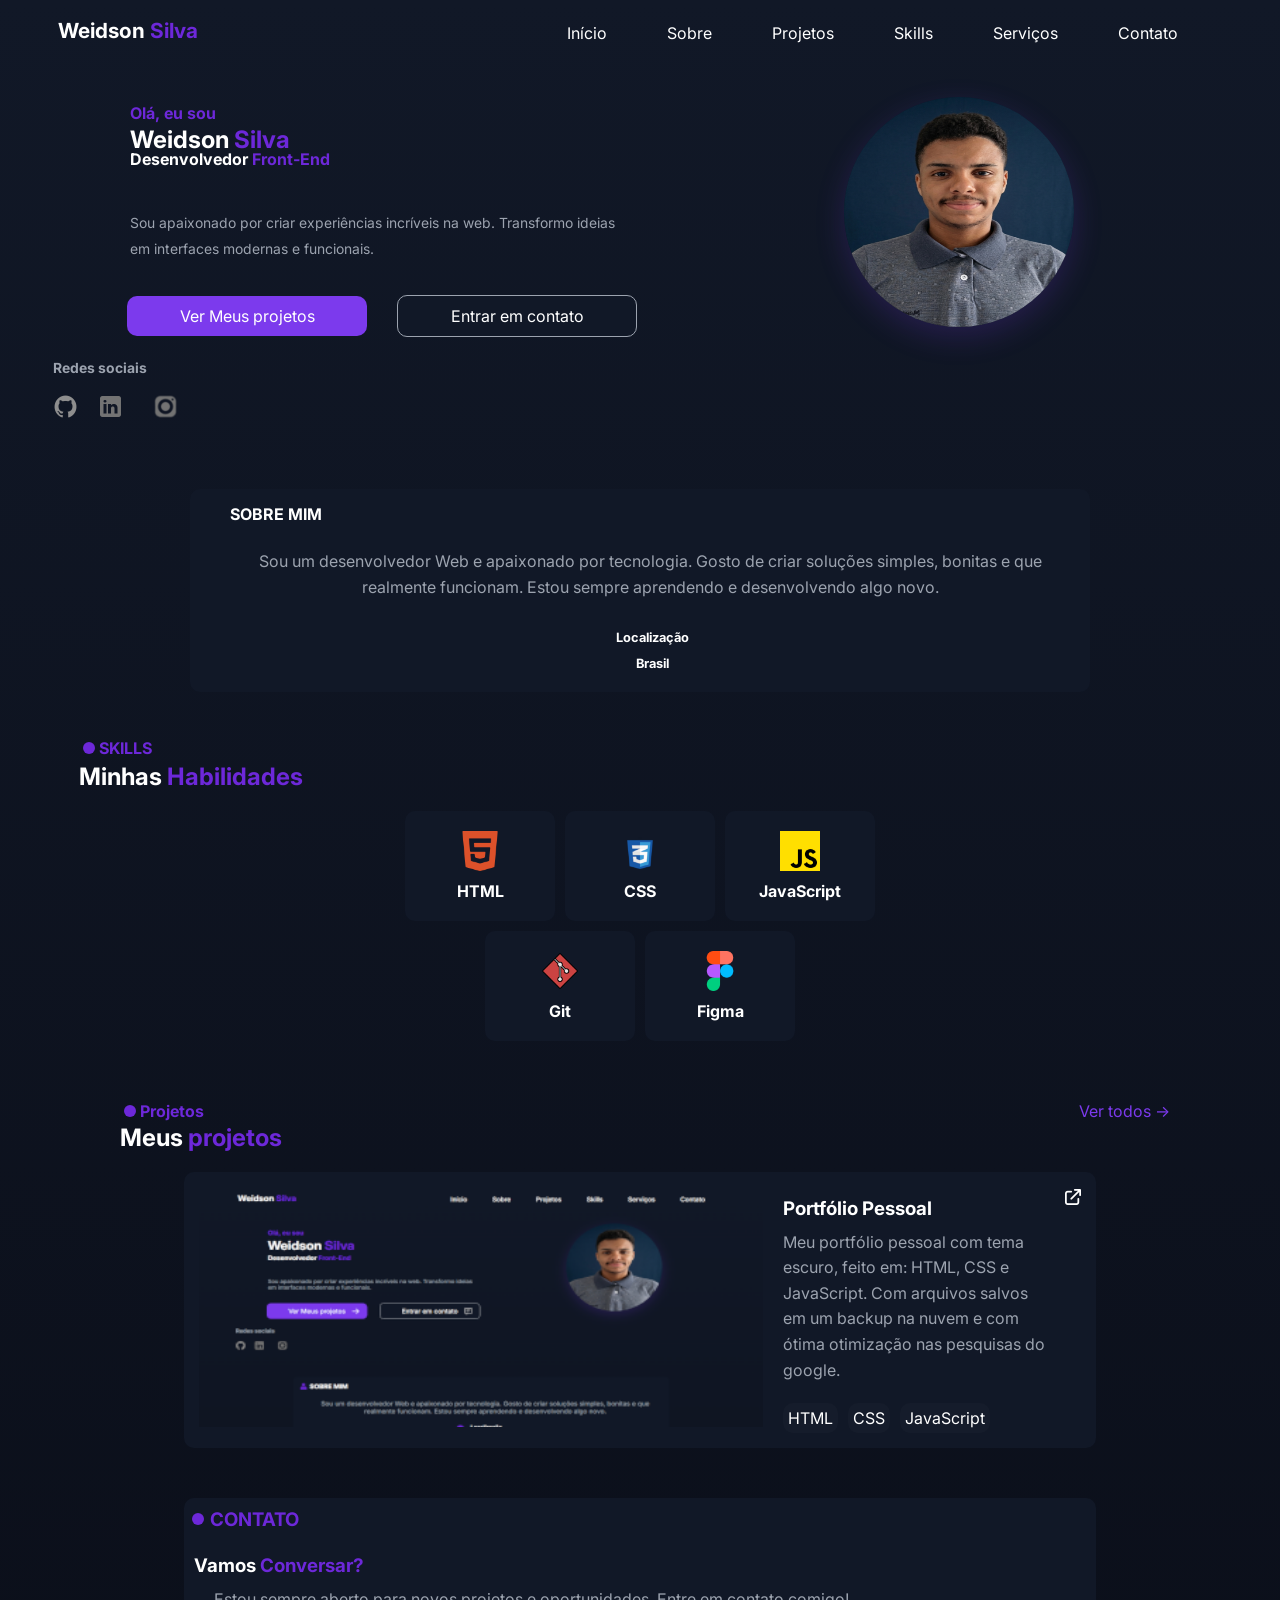
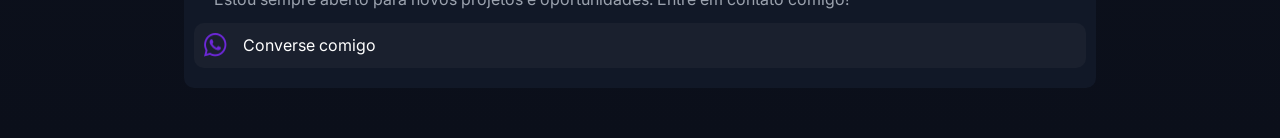
==== commit 93a53b51: "feat: criação da paginaskills." ====
--- a/index.html
+++ b/index.html
@@ -1,5 +1,5 @@
 <!DOCTYPE html>
-<html lang="pt-BR">
+<html lang="pt-br">
 
 <head>
     <meta charset="UTF-8">
@@ -24,7 +24,7 @@
                 <ul>
                     <li><a href="index.html">Início</a></li>
                     <li><a href="paginas/sobre.html">Sobre</a></li>
-                    <li><a href="#">Projetos</a></li>
+                    <li><a href="paginas/projetos.html">Projetos</a></li>
                     <li><a href="#">Skills</a></li>
                     <li><a href="#">Serviços</a></li>
                     <li><a href="#">Contato</a></li>
@@ -42,7 +42,7 @@
             <p>Sou apaixonado por criar experiências incríveis na web. Transformo ideias em interfaces modernas e funcionais.</p>
 
             <div class="botoes">
-                <a href="#">Ver Meus projetos</a>
+                <a href="paginas/projetos.html">Ver Meus projetos</a>
                 <a href="#">Entrar em contato</a>
             </div>
 
@@ -66,7 +66,7 @@
                 <p>Sou um desenvolvedor Web e apaixonado por tecnologia. Gosto de criar soluções simples, bonitas e que
                     realmente funcionam. Estou sempre aprendendo e desenvolvendo algo novo.</p>
                 <div>
-                    <p>Localização<br> Braisl</p>
+                    <p>Localização<br> Brasil</p>
                 </div>
             </article>
         </section>
@@ -106,7 +106,7 @@
                <span class="letras-roxo"><span class="ponto"></span>Projetos</span>
                <h2 class="letras-roxo">
                <span class="letras-brancas">Meus</span> projetos</h2>
-               <a href="#" class="letras-roxo" id="ver-todos">Ver todos -></a>
+               <a href="paginas/projetos.html" class="letras-roxo" id="ver-todos">Ver todos -></a>
            </div>
 
             <article class="project-card">
--- a/estilos/style.css
+++ b/estilos/style.css
@@ -74,9 +74,9 @@
     padding: 7px;
     border-radius: 50%;
     border: none;
-    position: relative;
-    top: 4px;
-    right: 20px;
+    position: fixed;
+    top: 20px;
+    right: 30px;
     z-index: 1000;
     transition: transform 0.3s ease-in-out;
 }
